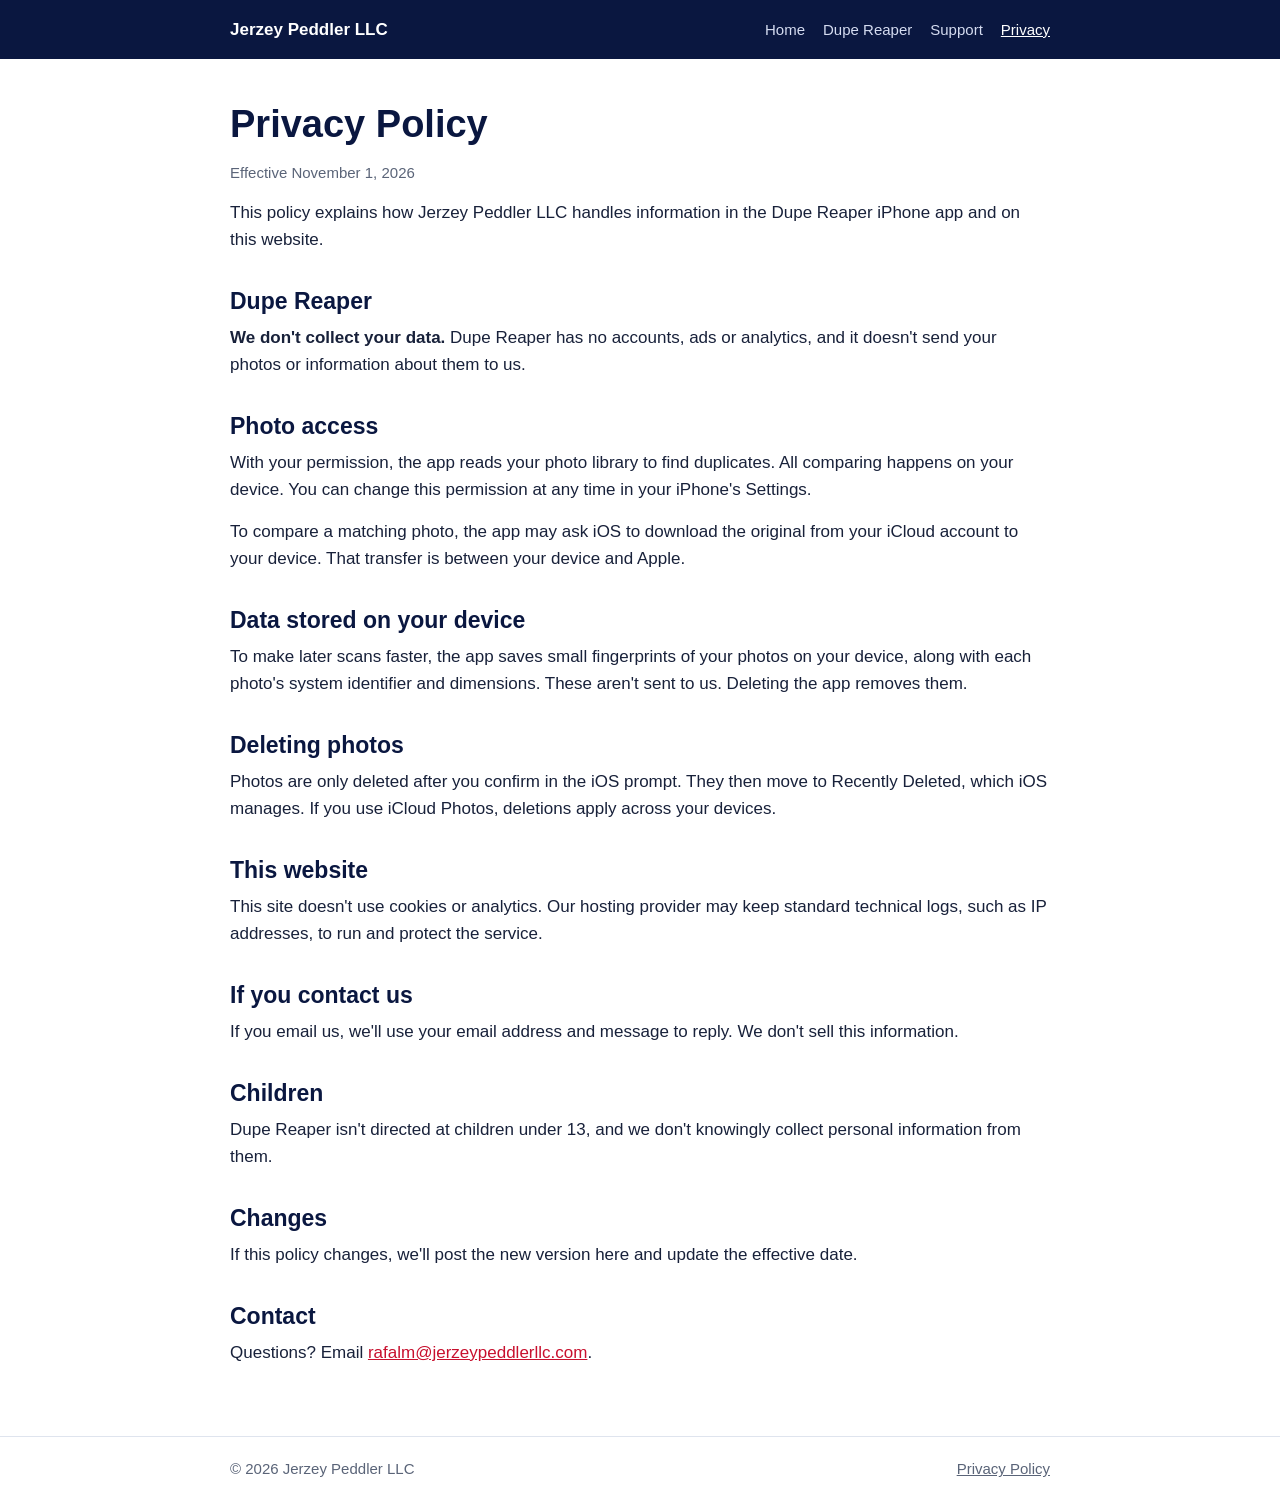
==== privacy.html @ 045027e5 "Add Jerzey Peddler LLC website Co-Authored-By: Claude Opus 5.5 <noreply@anthropic.com>" ====
<!doctype html>
<html lang="en">
<head>
<meta charset="utf-8">
<meta name="viewport" content="width=device-width, initial-scale=1">
<title>Privacy Policy | Jerzey Peddler LLC</title>
<meta name="description" content="How Jerzey Peddler LLC and Dupe Reaper handle your information.">
<link rel="stylesheet" href="style.css">
</head>
<body>
<header><div class="wrap">
  <a class="brand" href="index.html">Jerzey Peddler LLC</a>
  <nav>
    <a href="index.html">Home</a>
    <a href="dupe-reaper.html">Dupe Reaper</a>
    <a href="support.html">Support</a>
    <a href="privacy.html" aria-current="page">Privacy</a>
  </nav>
</div></header>
<main><div class="wrap">
  <h1>Privacy Policy</h1>
  <p class="updated">Effective November 1, 2026</p>
  <p>This policy explains how Jerzey Peddler LLC handles information in the Dupe Reaper iPhone app and on this website.</p>

  <h2>Dupe Reaper</h2>
  <p><strong>We don't collect your data.</strong> Dupe Reaper has no accounts, ads or analytics, and it doesn't send your photos or information about them to us.</p>

  <h2>Photo access</h2>
  <p>With your permission, the app reads your photo library to find duplicates. All comparing happens on your device. You can change this permission at any time in your iPhone's Settings.</p>
  <p>To compare a matching photo, the app may ask iOS to download the original from your iCloud account to your device. That transfer is between your device and Apple.</p>

  <h2>Data stored on your device</h2>
  <p>To make later scans faster, the app saves small fingerprints of your photos on your device, along with each photo's system identifier and dimensions. These aren't sent to us. Deleting the app removes them.</p>

  <h2>Deleting photos</h2>
  <p>Photos are only deleted after you confirm in the iOS prompt. They then move to Recently Deleted, which iOS manages. If you use iCloud Photos, deletions apply across your devices.</p>

  <h2>This website</h2>
  <p>This site doesn't use cookies or analytics. Our hosting provider may keep standard technical logs, such as IP addresses, to run and protect the service.</p>

  <h2>If you contact us</h2>
  <p>If you email us, we'll use your email address and message to reply. We don't sell this information.</p>

  <h2>Children</h2>
  <p>Dupe Reaper isn't directed at children under 13, and we don't knowingly collect personal information from them.</p>

  <h2>Changes</h2>
  <p>If this policy changes, we'll post the new version here and update the effective date.</p>

  <h2>Contact</h2>
  <p>Questions? Email <a href="mailto:rafalm@jerzeypeddlerllc.com">rafalm@jerzeypeddlerllc.com</a>.</p>
</div></main>
<footer><div class="wrap">
  <span>&copy; 2026 Jerzey Peddler LLC</span>
  <a href="privacy.html">Privacy Policy</a>
</div></footer>
</body>
</html>
---- style.css ----
:root {
  --navy: #0a1740;
  --ink: #18213a;
  --muted: #5a6478;
  --line: #dfe4ee;
  --red: #c8102e;
  --paper: #ffffff;
  --tint: #f4f6fb;
}

* { box-sizing: border-box; }

body {
  margin: 0;
  background: var(--paper);
  color: var(--ink);
  font: 17px/1.6 -apple-system, BlinkMacSystemFont, "Segoe UI", Roboto, Helvetica, Arial, sans-serif;
}

a { color: var(--red); }

.wrap { max-width: 860px; margin: 0 auto; padding: 0 20px; }

header { background: var(--navy); color: #fff; }
header .wrap { display: flex; flex-wrap: wrap; gap: 8px 24px; align-items: center; justify-content: space-between; padding-top: 16px; padding-bottom: 16px; }
header .brand { color: #fff; font-weight: 700; text-decoration: none; }
nav { display: flex; flex-wrap: wrap; gap: 6px 18px; }
nav a { color: #d5dcf0; text-decoration: none; font-size: 15px; }
nav a:hover, nav a[aria-current="page"] { color: #fff; text-decoration: underline; }

main { padding: 44px 0 56px; }

h1 { font-size: 38px; line-height: 1.15; margin: 0 0 14px; color: var(--navy); }
h2 { font-size: 23px; line-height: 1.25; margin: 34px 0 8px; color: var(--navy); }
p, ul { margin: 0 0 14px; }
li { margin-bottom: 6px; }
.lead { font-size: 20px; color: var(--muted); max-width: 620px; }
.updated { color: var(--muted); font-size: 15px; }

.cards { display: grid; grid-template-columns: repeat(auto-fit, minmax(240px, 1fr)); gap: 16px; margin: 28px 0; }
.card { background: var(--tint); border: 1px solid var(--line); border-radius: 12px; padding: 20px; }
.card h2 { margin-top: 0; font-size: 19px; }
.card p { margin-bottom: 0; }

.app { display: flex; flex-wrap: wrap; gap: 24px; align-items: center; margin-bottom: 24px; }
.app img { width: 148px; height: 148px; border-radius: 33px; }
.app div { flex: 1 1 280px; }
.status { display: inline-block; background: var(--navy); color: #fff; font-size: 14px; font-weight: 600; padding: 4px 12px; border-radius: 999px; }

footer { border-top: 1px solid var(--line); color: var(--muted); font-size: 15px; }
footer .wrap { display: flex; flex-wrap: wrap; gap: 6px 20px; justify-content: space-between; padding-top: 20px; padding-bottom: 24px; }
footer a { color: var(--muted); }

@media (max-width: 560px) {
  h1 { font-size: 30px; }
  .lead { font-size: 18px; }
  main { padding: 32px 0 44px; }
}
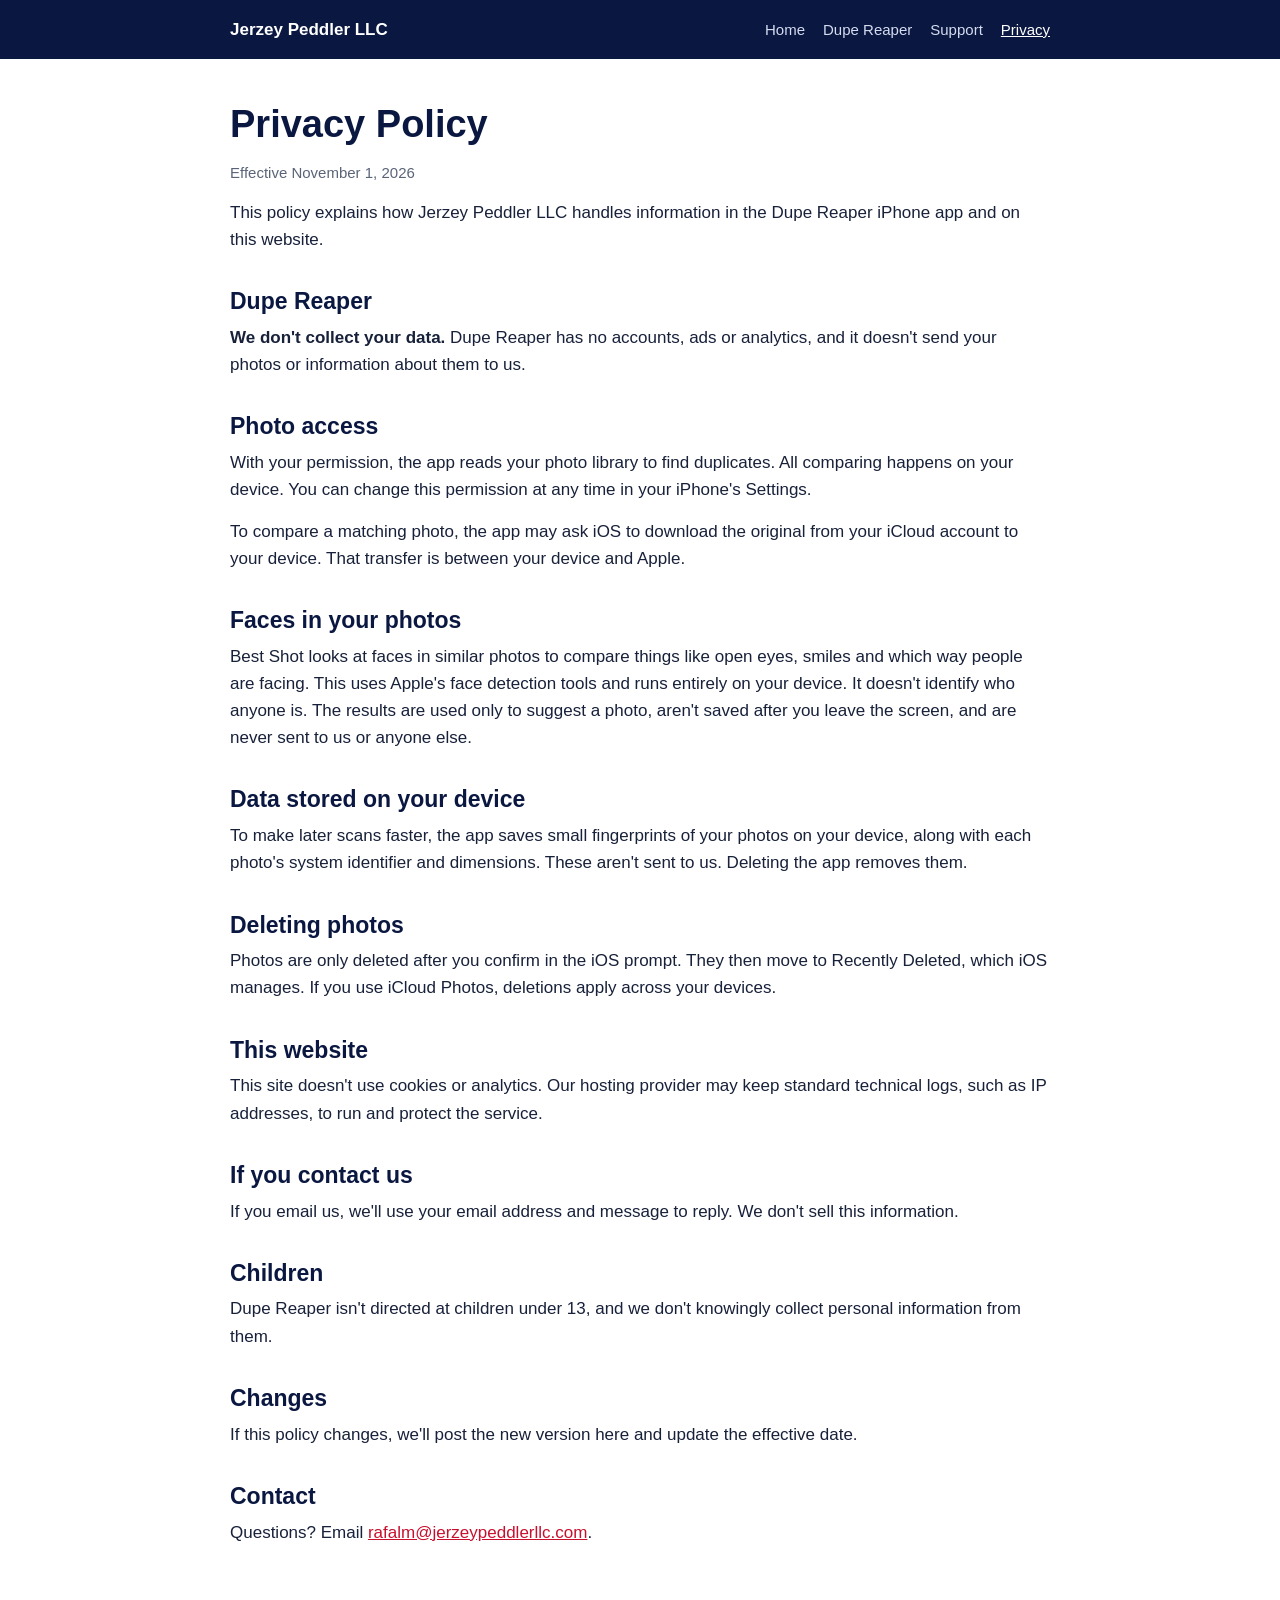
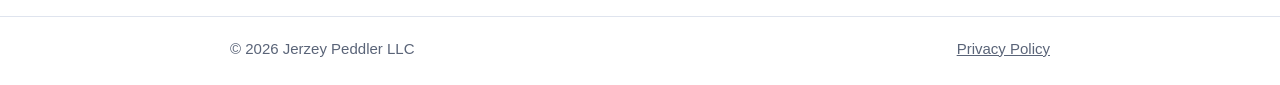
==== commit 07044c90: "Add Best Shot to the site and privacy policy Co-Authored-By: Claude Opus 5.5 <noreply@anthropic.com>" ====
--- a/privacy.html
+++ b/privacy.html
@@ -29,6 +29,9 @@
   <p>With your permission, the app reads your photo library to find duplicates. All comparing happens on your device. You can change this permission at any time in your iPhone's Settings.</p>
   <p>To compare a matching photo, the app may ask iOS to download the original from your iCloud account to your device. That transfer is between your device and Apple.</p>
 
+  <h2>Faces in your photos</h2>
+  <p>Best Shot looks at faces in similar photos to compare things like open eyes, smiles and which way people are facing. This uses Apple's face detection tools and runs entirely on your device. It doesn't identify who anyone is. The results are used only to suggest a photo, aren't saved after you leave the screen, and are never sent to us or anyone else.</p>
+
   <h2>Data stored on your device</h2>
   <p>To make later scans faster, the app saves small fingerprints of your photos on your device, along with each photo's system identifier and dimensions. These aren't sent to us. Deleting the app removes them.</p>
 
